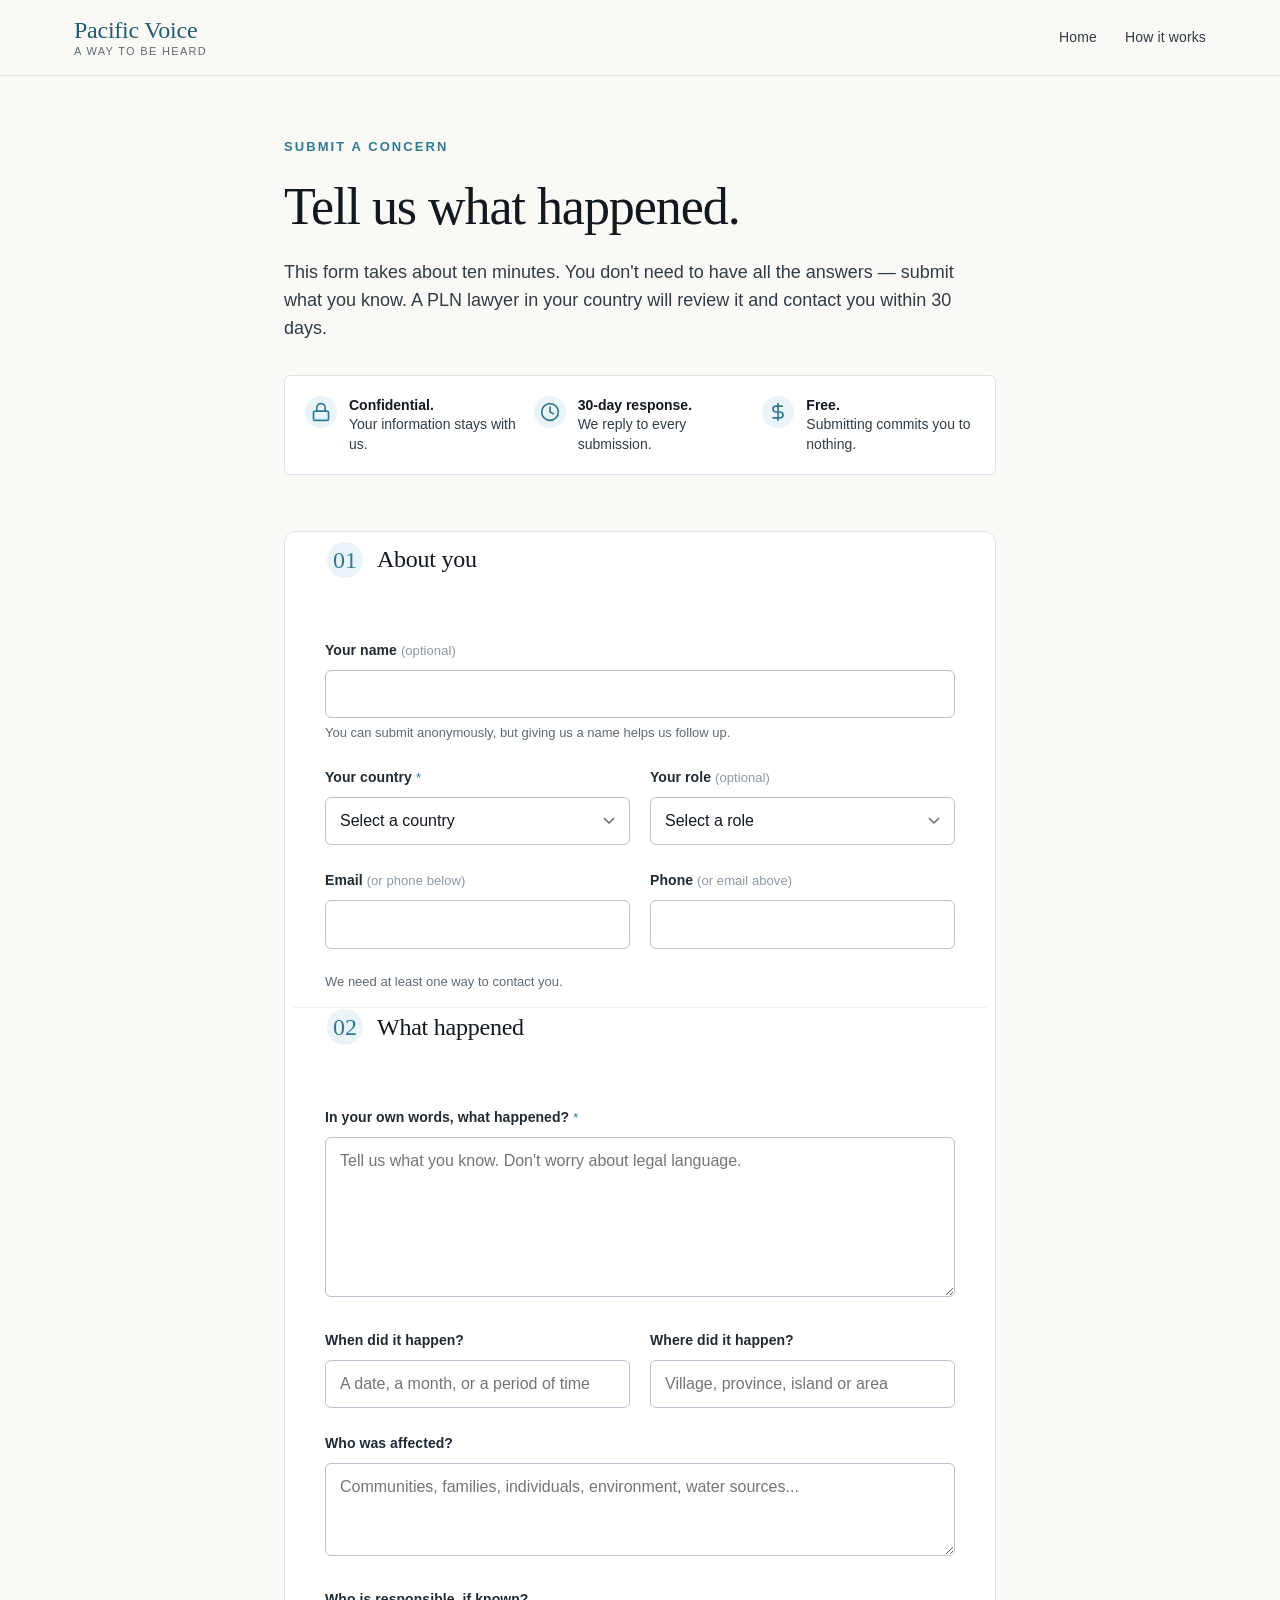
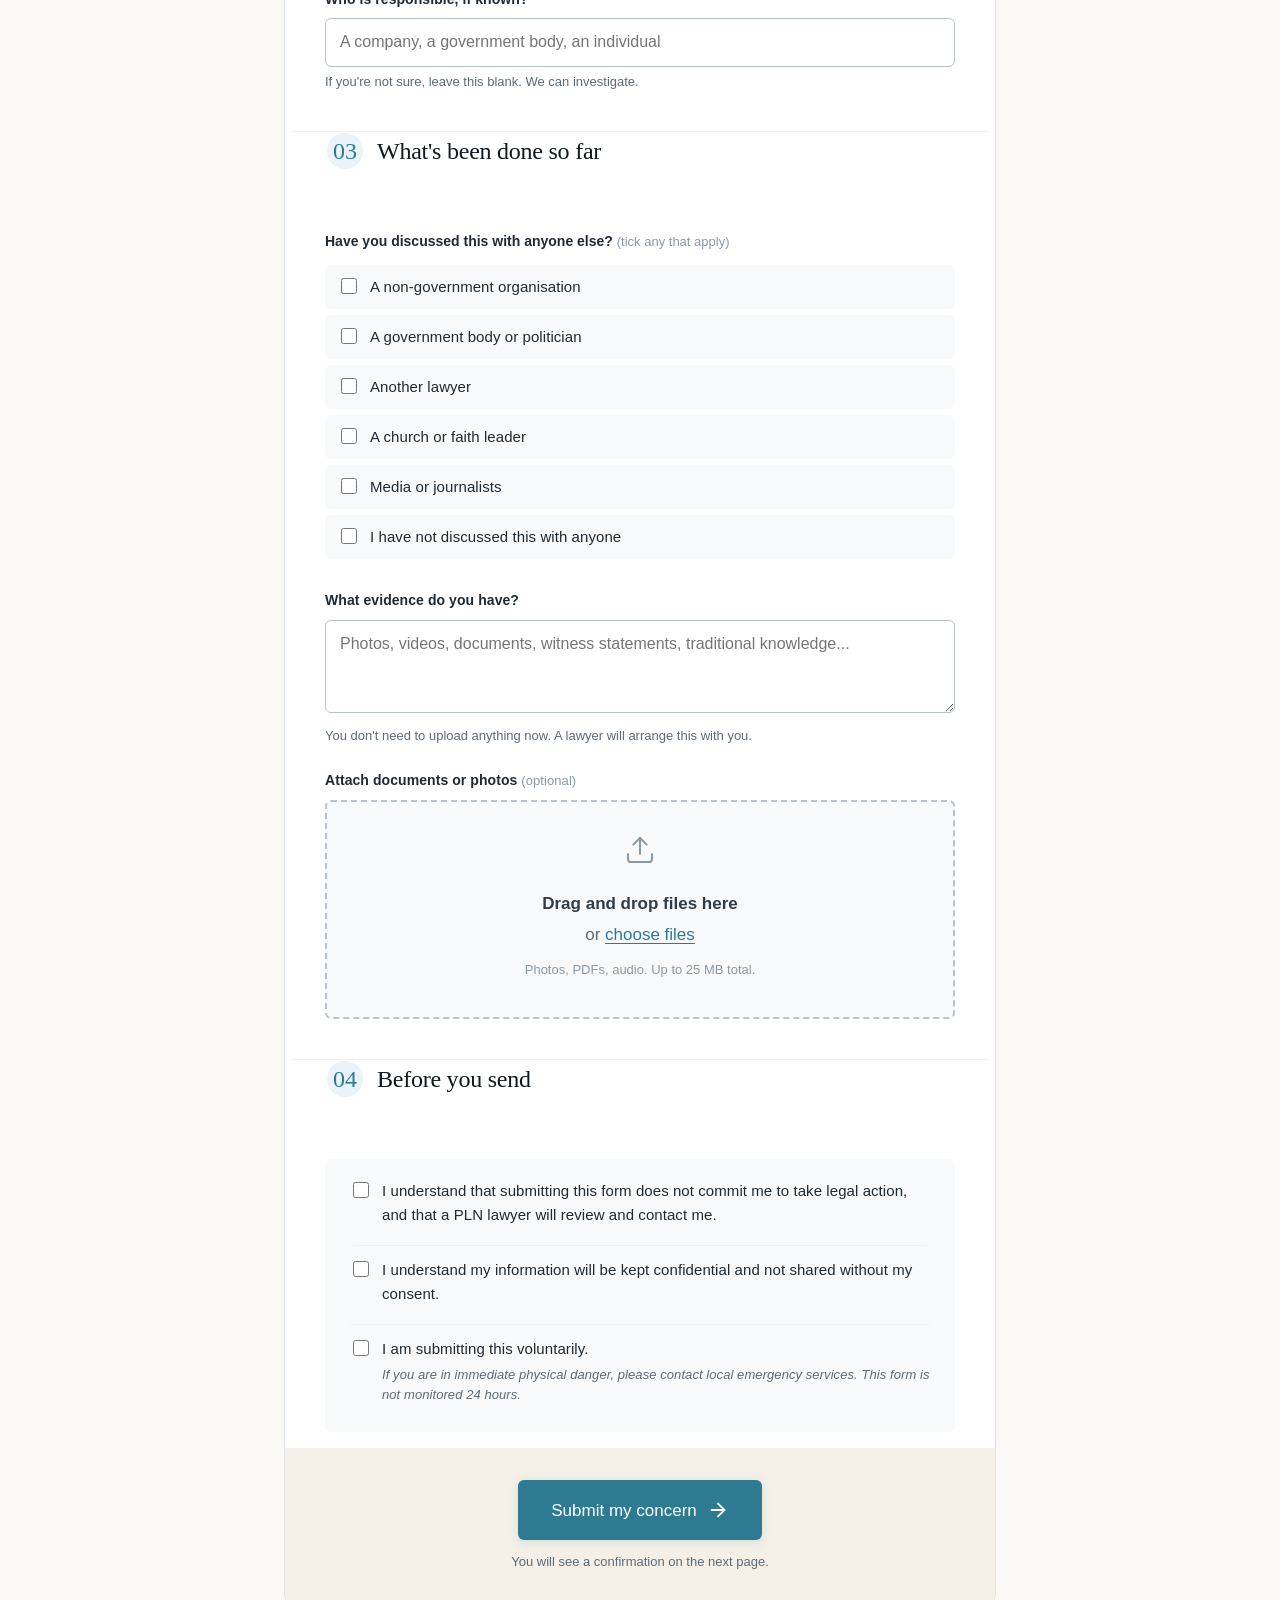
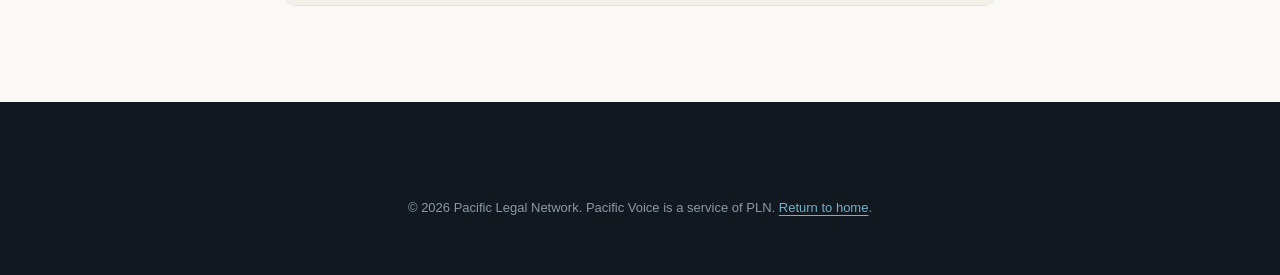
==== submit.html @ 8bf730bf "Add files via upload" ====
<!DOCTYPE html>
<html lang="en">
<head>
<meta charset="UTF-8">
<meta name="viewport" content="width=device-width, initial-scale=1.0">
<title>Submit a concern — Pacific Voice</title>
<meta name="description" content="Submit a concern about environmental or commercial harm in the Pacific. Reviewed by a lawyer in your country. Free and confidential.">
<link rel="stylesheet" href="styles.css">
</head>
<body class="page-submit">

<!-- Header -->
<header class="site-header">
  <div class="container header-inner">
    <a href="index.html" class="brand">
      <span class="brand-mark">Pacific Voice</span>
      <span class="brand-tagline">A way to be heard</span>
    </a>
    <nav class="nav">
      <a href="index.html">Home</a>
      <a href="index.html#how">How it works</a>
    </nav>
  </div>
</header>

<!-- Form -->
<main class="form-page">
  <div class="container form-container">

    <!-- Intro -->
    <div class="form-intro">
      <span class="label-kicker">SUBMIT A CONCERN</span>
      <h1 class="form-title">Tell us what happened.</h1>
      <p class="form-lede">
        This form takes about ten minutes. You don't need to have all the answers — submit what you know. A PLN lawyer in your country will review it and contact you within 30 days.
      </p>
      <div class="form-promises">
        <div class="promise">
          <div class="promise-icon" aria-hidden="true">
            <svg width="20" height="20" viewBox="0 0 24 24" fill="none" stroke="currentColor" stroke-width="2" stroke-linecap="round" stroke-linejoin="round"><rect x="3" y="11" width="18" height="11" rx="2" ry="2"/><path d="M7 11V7a5 5 0 0 1 10 0v4"/></svg>
          </div>
          <span><strong>Confidential.</strong> Your information stays with us.</span>
        </div>
        <div class="promise">
          <div class="promise-icon" aria-hidden="true">
            <svg width="20" height="20" viewBox="0 0 24 24" fill="none" stroke="currentColor" stroke-width="2" stroke-linecap="round" stroke-linejoin="round"><circle cx="12" cy="12" r="10"/><polyline points="12 6 12 12 16 14"/></svg>
          </div>
          <span><strong>30-day response.</strong> We reply to every submission.</span>
        </div>
        <div class="promise">
          <div class="promise-icon" aria-hidden="true">
            <svg width="20" height="20" viewBox="0 0 24 24" fill="none" stroke="currentColor" stroke-width="2" stroke-linecap="round" stroke-linejoin="round"><line x1="12" y1="2" x2="12" y2="22"/><path d="M17 5H9.5a3.5 3.5 0 0 0 0 7h5a3.5 3.5 0 0 1 0 7H6"/></svg>
          </div>
          <span><strong>Free.</strong> Submitting commits you to nothing.</span>
        </div>
      </div>
    </div>

    <!-- The form itself -->
    <form id="concern-form" class="concern-form" novalidate>

      <fieldset class="form-section">
        <legend class="form-legend">
          <span class="legend-number">01</span>
          <span class="legend-text">About you</span>
        </legend>

        <div class="field">
          <label for="name">Your name <span class="optional">(optional)</span></label>
          <input type="text" id="name" name="name" autocomplete="name">
          <p class="hint">You can submit anonymously, but giving us a name helps us follow up.</p>
        </div>

        <div class="field-row">
          <div class="field">
            <label for="country">Your country <span class="required">*</span></label>
            <select id="country" name="country" required>
              <option value="">Select a country</option>
              <option>Australia</option>
              <option>Cook Islands</option>
              <option>Federated States of Micronesia</option>
              <option>Fiji</option>
              <option>French Polynesia</option>
              <option>Guam</option>
              <option>Hawaii</option>
              <option>Indonesia</option>
              <option>Kiribati</option>
              <option>Marshall Islands</option>
              <option>New Caledonia</option>
              <option>New Zealand</option>
              <option>Northern Mariana Islands</option>
              <option>Palau</option>
              <option>Papua New Guinea</option>
              <option>Samoa</option>
              <option>Singapore</option>
              <option>Solomon Islands</option>
              <option>Timor Leste</option>
              <option>Tonga</option>
              <option>Vanuatu</option>
              <option>Other</option>
            </select>
          </div>

          <div class="field">
            <label for="role">Your role <span class="optional">(optional)</span></label>
            <select id="role" name="role">
              <option value="">Select a role</option>
              <option>Community member</option>
              <option>Traditional leader or chief</option>
              <option>Landowner</option>
              <option>Government official</option>
              <option>NGO or community organisation</option>
              <option>Lawyer or legal representative</option>
              <option>Journalist or researcher</option>
              <option>Other</option>
            </select>
          </div>
        </div>

        <div class="field-row">
          <div class="field">
            <label for="email">Email <span class="optional">(or phone below)</span></label>
            <input type="email" id="email" name="email" autocomplete="email">
          </div>
          <div class="field">
            <label for="phone">Phone <span class="optional">(or email above)</span></label>
            <input type="tel" id="phone" name="phone" autocomplete="tel">
          </div>
        </div>
        <p class="hint">We need at least one way to contact you.</p>
      </fieldset>

      <fieldset class="form-section">
        <legend class="form-legend">
          <span class="legend-number">02</span>
          <span class="legend-text">What happened</span>
        </legend>

        <div class="field">
          <label for="description">In your own words, what happened? <span class="required">*</span></label>
          <textarea id="description" name="description" rows="6" required placeholder="Tell us what you know. Don't worry about legal language."></textarea>
        </div>

        <div class="field-row">
          <div class="field">
            <label for="when">When did it happen?</label>
            <input type="text" id="when" name="when" placeholder="A date, a month, or a period of time">
          </div>
          <div class="field">
            <label for="where">Where did it happen?</label>
            <input type="text" id="where" name="where" placeholder="Village, province, island or area">
          </div>
        </div>

        <div class="field">
          <label for="affected">Who was affected?</label>
          <textarea id="affected" name="affected" rows="3" placeholder="Communities, families, individuals, environment, water sources..."></textarea>
        </div>

        <div class="field">
          <label for="responsible">Who is responsible, if known?</label>
          <input type="text" id="responsible" name="responsible" placeholder="A company, a government body, an individual">
          <p class="hint">If you're not sure, leave this blank. We can investigate.</p>
        </div>
      </fieldset>

      <fieldset class="form-section">
        <legend class="form-legend">
          <span class="legend-number">03</span>
          <span class="legend-text">What's been done so far</span>
        </legend>

        <div class="field">
          <fieldset class="checkbox-group">
            <legend>Have you discussed this with anyone else? <span class="optional">(tick any that apply)</span></legend>
            <label class="checkbox-label">
              <input type="checkbox" name="discussed_with" value="ngo">
              <span>A non-government organisation</span>
            </label>
            <label class="checkbox-label">
              <input type="checkbox" name="discussed_with" value="government">
              <span>A government body or politician</span>
            </label>
            <label class="checkbox-label">
              <input type="checkbox" name="discussed_with" value="lawyer">
              <span>Another lawyer</span>
            </label>
            <label class="checkbox-label">
              <input type="checkbox" name="discussed_with" value="church">
              <span>A church or faith leader</span>
            </label>
            <label class="checkbox-label">
              <input type="checkbox" name="discussed_with" value="media">
              <span>Media or journalists</span>
            </label>
            <label class="checkbox-label">
              <input type="checkbox" name="discussed_with" value="none">
              <span>I have not discussed this with anyone</span>
            </label>
          </fieldset>
        </div>

        <div class="field">
          <label for="evidence">What evidence do you have?</label>
          <textarea id="evidence" name="evidence" rows="3" placeholder="Photos, videos, documents, witness statements, traditional knowledge..."></textarea>
          <p class="hint">You don't need to upload anything now. A lawyer will arrange this with you.</p>
        </div>

        <div class="field upload-field">
          <label>Attach documents or photos <span class="optional">(optional)</span></label>
          <div class="upload-box">
            <svg width="32" height="32" viewBox="0 0 24 24" fill="none" stroke="currentColor" stroke-width="1.5" stroke-linecap="round" stroke-linejoin="round" aria-hidden="true"><path d="M21 15v4a2 2 0 0 1-2 2H5a2 2 0 0 1-2-2v-4"/><polyline points="17 8 12 3 7 8"/><line x1="12" y1="3" x2="12" y2="15"/></svg>
            <p><strong>Drag and drop files here</strong></p>
            <p class="upload-hint">or <a href="#" onclick="event.preventDefault()">choose files</a></p>
            <p class="upload-note">Photos, PDFs, audio. Up to 25 MB total.</p>
          </div>
        </div>
      </fieldset>

      <fieldset class="form-section">
        <legend class="form-legend">
          <span class="legend-number">04</span>
          <span class="legend-text">Before you send</span>
        </legend>

        <div class="consent-block">
          <label class="checkbox-label consent">
            <input type="checkbox" name="consent_review" required>
            <span>I understand that submitting this form does not commit me to take legal action, and that a PLN lawyer will review and contact me.</span>
          </label>
          <label class="checkbox-label consent">
            <input type="checkbox" name="consent_confidential" required>
            <span>I understand my information will be kept confidential and not shared without my consent.</span>
          </label>
          <label class="checkbox-label consent">
            <input type="checkbox" name="consent_safety">
            <span>I am submitting this voluntarily. <em>If you are in immediate physical danger, please contact local emergency services. This form is not monitored 24 hours.</em></span>
          </label>
        </div>
      </fieldset>

      <div class="form-actions">
        <button type="submit" class="btn btn-primary btn-lg">
          <span>Submit my concern</span>
          <svg width="22" height="22" viewBox="0 0 24 24" fill="none" stroke="currentColor" stroke-width="2" stroke-linecap="round" stroke-linejoin="round" aria-hidden="true"><line x1="5" y1="12" x2="19" y2="12"/><polyline points="12 5 19 12 12 19"/></svg>
        </button>
        <p class="submit-note">You will see a confirmation on the next page.</p>
      </div>

    </form>

    <!-- Success state (hidden by default) -->
    <div id="success" class="success-state" hidden>
      <div class="success-icon">
        <svg width="64" height="64" viewBox="0 0 24 24" fill="none" stroke="currentColor" stroke-width="1.5" stroke-linecap="round" stroke-linejoin="round" aria-hidden="true"><path d="M22 11.08V12a10 10 0 1 1-5.93-9.14"/><polyline points="22 4 12 14.01 9 11.01"/></svg>
      </div>
      <h2 class="success-title">Thank you. Your concern has been received.</h2>
      <p class="success-body">
        A PLN lawyer in your country will review your submission and contact you within 30 days. We will use the contact details you provided. If we have any questions before then, we will reach out.
      </p>
      <p class="success-body">
        Your submission reference is <strong id="reference-number">PV-2026-•••••</strong>. Keep this for your records.
      </p>
      <div class="success-actions">
        <a href="index.html" class="btn btn-ghost">Return to home</a>
      </div>
    </div>

  </div>
</main>

<!-- Footer -->
<footer class="site-footer">
  <div class="container footer-bottom-only">
    <p>&copy; 2026 Pacific Legal Network. Pacific Voice is a service of PLN. <a href="index.html">Return to home</a>.</p>
  </div>
</footer>

<script src="form.js"></script>
</body>
</html>
---- styles.css ----
/* =========================================================
   PACIFIC VOICE — STYLES
   Powered by Pacific Legal Network
   ========================================================= */

:root {
  /* PLN palette (matched from PLN materials) */
  --teal-50:  #EAF4F8;
  --teal-100: #C8E1EB;
  --teal-200: #9DC9DA;
  --teal-300: #74B2C9;
  --teal-400: #5BA3C7;   /* PLN main teal */
  --teal-500: #4490B5;
  --teal-600: #2E7A92;   /* PLN dark teal */
  --teal-700: #205D72;
  --teal-800: #154659;

  --ink-900:  #11181F;
  --ink-800:  #1F2A33;
  --ink-700:  #2F3D48;
  --ink-500:  #5B6B78;
  --ink-400:  #8A99A6;
  --ink-300:  #B8C3CD;
  --ink-200:  #DBE2E8;
  --ink-100:  #ECF1F4;
  --ink-50:   #F7F9FB;

  --warm-bg:  #FBF9F5;   /* warm off-white, evokes PLN's editorial feel */
  --cream:    #F4F0E8;

  --serif: 'Iowan Old Style', 'Apple Garamond', Baskerville, 'Times New Roman', 'Droid Serif', Times, 'Source Serif Pro', serif;
  --sans:  -apple-system, BlinkMacSystemFont, 'Segoe UI', Roboto, Oxygen, Ubuntu, 'Helvetica Neue', sans-serif;

  --container: 1180px;
  --container-narrow: 760px;
  --radius: 6px;
  --radius-lg: 12px;
}

* { box-sizing: border-box; }

html, body { padding: 0; margin: 0; }

body {
  font-family: var(--sans);
  font-size: 17px;
  line-height: 1.6;
  color: var(--ink-800);
  background: var(--warm-bg);
  -webkit-font-smoothing: antialiased;
  -moz-osx-font-smoothing: grayscale;
}

img { max-width: 100%; display: block; }

a {
  color: var(--teal-600);
  text-decoration: underline;
  text-decoration-thickness: 1px;
  text-underline-offset: 3px;
  transition: color 0.15s ease;
}
a:hover { color: var(--teal-800); }

::selection {
  background: var(--teal-200);
  color: var(--ink-900);
}

.container {
  max-width: var(--container);
  margin: 0 auto;
  padding: 0 24px;
}

/* =========================================================
   HEADER
   ========================================================= */
.site-header {
  background: var(--warm-bg);
  border-bottom: 1px solid var(--ink-200);
  position: sticky;
  top: 0;
  z-index: 50;
  backdrop-filter: blur(8px);
  background: rgba(251, 249, 245, 0.92);
}

.header-inner {
  display: flex;
  justify-content: space-between;
  align-items: center;
  padding: 18px 24px;
  gap: 24px;
}

.brand {
  text-decoration: none;
  color: var(--ink-900);
  display: flex;
  flex-direction: column;
  line-height: 1;
}
.brand-mark {
  font-family: var(--serif);
  font-size: 24px;
  font-weight: 400;
  letter-spacing: -0.01em;
  color: var(--teal-700);
}
.brand-tagline {
  font-size: 11px;
  letter-spacing: 0.12em;
  text-transform: uppercase;
  color: var(--ink-500);
  margin-top: 4px;
  font-weight: 500;
}

.nav {
  display: flex;
  align-items: center;
  gap: 28px;
}
.nav a {
  font-size: 14px;
  color: var(--ink-700);
  text-decoration: none;
  letter-spacing: 0.01em;
  transition: color 0.15s;
}
.nav a:hover { color: var(--teal-600); }

.nav-cta {
  background: var(--teal-600);
  color: white !important;
  padding: 10px 18px;
  border-radius: var(--radius);
  font-weight: 500;
  transition: background 0.2s, transform 0.2s;
}
.nav-cta:hover {
  background: var(--teal-700);
  color: white !important;
  transform: translateY(-1px);
}

/* =========================================================
   HERO
   ========================================================= */
.hero {
  position: relative;
  padding: 88px 0 120px;
  overflow: hidden;
  background:
    radial-gradient(ellipse at 80% 30%, rgba(91, 163, 199, 0.10) 0%, transparent 50%),
    radial-gradient(ellipse at 10% 90%, rgba(46, 122, 146, 0.08) 0%, transparent 50%),
    var(--warm-bg);
}

/* Pacific wave pattern — CSS-only, no images, low bandwidth friendly */
.hero-wave {
  position: absolute;
  inset: 0;
  pointer-events: none;
  opacity: 0.55;
  background-image:
    repeating-linear-gradient(
      135deg,
      transparent 0,
      transparent 22px,
      rgba(91, 163, 199, 0.04) 22px,
      rgba(91, 163, 199, 0.04) 23px
    );
}
.hero-wave::after {
  content: '';
  position: absolute;
  right: -100px;
  top: -100px;
  width: 600px;
  height: 600px;
  border-radius: 50%;
  background: radial-gradient(circle, rgba(91, 163, 199, 0.06) 0%, transparent 70%);
}

.hero-inner {
  position: relative;
  max-width: 920px;
  text-align: left;
}

.hero-kicker {
  font-size: 12px;
  letter-spacing: 0.18em;
  text-transform: uppercase;
  font-weight: 600;
  color: var(--teal-600);
  margin-bottom: 24px;
  display: inline-flex;
  align-items: center;
  gap: 14px;
}
.hero-kicker::before {
  content: '';
  width: 36px;
  height: 1px;
  background: var(--teal-400);
}

.hero-title {
  font-family: var(--serif);
  font-size: clamp(40px, 6.5vw, 78px);
  line-height: 1.05;
  font-weight: 400;
  margin: 0 0 32px;
  letter-spacing: -0.02em;
  color: var(--ink-900);
}
.hero-title em {
  font-style: italic;
  color: var(--teal-600);
}

.hero-lede {
  font-size: clamp(18px, 1.4vw, 21px);
  line-height: 1.5;
  color: var(--ink-700);
  max-width: 640px;
  margin: 0 0 40px;
}

.hero-actions {
  display: flex;
  gap: 16px;
  align-items: center;
  flex-wrap: wrap;
  margin-bottom: 28px;
}

.hero-foot {
  font-size: 14px;
  color: var(--ink-500);
  margin: 0;
}

/* =========================================================
   BUTTONS
   ========================================================= */
.btn {
  display: inline-flex;
  align-items: center;
  gap: 10px;
  padding: 14px 24px;
  border-radius: var(--radius);
  font-family: var(--sans);
  font-size: 16px;
  font-weight: 500;
  text-decoration: none;
  border: 1px solid transparent;
  cursor: pointer;
  transition: all 0.2s ease;
  line-height: 1;
}

.btn-primary {
  background: var(--teal-600);
  color: white;
  box-shadow: 0 2px 8px rgba(46, 122, 146, 0.15);
}
.btn-primary:hover {
  background: var(--teal-700);
  color: white;
  transform: translateY(-1px);
  box-shadow: 0 4px 14px rgba(46, 122, 146, 0.25);
}
.btn-primary svg { transition: transform 0.2s; }
.btn-primary:hover svg { transform: translateX(3px); }

.btn-ghost {
  background: transparent;
  color: var(--ink-700);
  border-color: var(--ink-300);
}
.btn-ghost:hover {
  border-color: var(--teal-600);
  color: var(--teal-600);
}

.btn-lg {
  padding: 18px 32px;
  font-size: 17px;
}

/* =========================================================
   SECTIONS
   ========================================================= */
.section {
  padding: 96px 0;
}
.section-light {
  background: white;
  border-top: 1px solid var(--ink-100);
  border-bottom: 1px solid var(--ink-100);
}
.section-dark {
  background: var(--ink-900);
  color: var(--ink-100);
  position: relative;
}
.section-dark::before {
  content: '';
  position: absolute;
  inset: 0;
  background-image:
    repeating-linear-gradient(
      135deg,
      transparent 0,
      transparent 40px,
      rgba(255, 255, 255, 0.012) 40px,
      rgba(255, 255, 255, 0.012) 41px
    );
  pointer-events: none;
}
.section-dark .section-title { color: white; }
.section-dark .label-kicker { color: var(--teal-300); }

.label-kicker {
  display: inline-block;
  font-size: 13px;
  letter-spacing: 0.16em;
  text-transform: uppercase;
  font-weight: 600;
  color: var(--teal-600);
  margin-bottom: 12px;
}

.section-title {
  font-family: var(--serif);
  font-size: clamp(32px, 4.2vw, 52px);
  line-height: 1.1;
  font-weight: 400;
  letter-spacing: -0.015em;
  color: var(--ink-900);
  margin: 0 0 48px;
}

.section-header {
  max-width: 760px;
  margin-bottom: 56px;
}

/* Two column layout for "what this is" */
.two-col {
  display: grid;
  grid-template-columns: 280px 1fr;
  gap: 80px;
  align-items: start;
}
.col-label .section-title { margin-bottom: 0; font-size: clamp(28px, 3.4vw, 42px); }
.col-body p { margin: 0 0 20px; }
.col-body p:last-child { margin-bottom: 0; }
.col-body .lead {
  font-size: 22px;
  line-height: 1.45;
  color: var(--ink-900);
  font-family: var(--serif);
  margin-bottom: 28px;
}

/* =========================================================
   STEPS (how it works)
   ========================================================= */
.steps {
  list-style: none;
  padding: 0;
  margin: 0;
  display: grid;
  grid-template-columns: repeat(3, 1fr);
  gap: 32px;
  counter-reset: step;
}

.step {
  padding: 36px 32px;
  background: rgba(255, 255, 255, 0.025);
  border: 1px solid rgba(255, 255, 255, 0.08);
  border-radius: var(--radius-lg);
  position: relative;
  transition: all 0.3s ease;
}
.step:hover {
  background: rgba(255, 255, 255, 0.04);
  border-color: rgba(116, 178, 201, 0.4);
  transform: translateY(-2px);
}

.step-number {
  font-family: var(--serif);
  font-size: 56px;
  line-height: 1;
  color: var(--teal-300);
  font-weight: 400;
  margin-bottom: 20px;
}

.step-title {
  font-family: var(--serif);
  font-size: 24px;
  line-height: 1.2;
  font-weight: 400;
  color: white;
  margin: 0 0 16px;
}

.step-body {
  font-size: 15px;
  line-height: 1.6;
  color: var(--ink-200);
  margin: 0;
}

/* =========================================================
   CARDS (who it's for)
   ========================================================= */
.cards {
  display: grid;
  grid-template-columns: repeat(3, 1fr);
  gap: 24px;
  margin-bottom: 64px;
}
.card {
  padding: 32px;
  background: var(--warm-bg);
  border: 1px solid var(--ink-200);
  border-left: 3px solid var(--teal-400);
  border-radius: var(--radius);
  transition: all 0.2s ease;
}
.card:hover {
  border-left-color: var(--teal-600);
  transform: translateY(-2px);
  box-shadow: 0 8px 24px rgba(46, 122, 146, 0.08);
}
.card-title {
  font-family: var(--serif);
  font-size: 22px;
  line-height: 1.2;
  font-weight: 400;
  color: var(--ink-900);
  margin: 0 0 14px;
}
.card p {
  font-size: 15px;
  line-height: 1.6;
  color: var(--ink-700);
  margin: 0;
}

.not-for {
  padding: 32px 36px;
  background: var(--cream);
  border-radius: var(--radius);
  max-width: 820px;
}
.not-for-title {
  font-family: var(--serif);
  font-size: 22px;
  font-weight: 400;
  margin: 0 0 12px;
  color: var(--ink-900);
}
.not-for p {
  font-size: 15px;
  line-height: 1.6;
  color: var(--ink-700);
  margin: 0;
}

/* =========================================================
   CTA
   ========================================================= */
.cta {
  padding: 96px 0;
  background:
    linear-gradient(135deg, var(--teal-700) 0%, var(--teal-800) 100%);
  color: white;
  text-align: center;
  position: relative;
  overflow: hidden;
}
.cta::before {
  content: '';
  position: absolute;
  inset: 0;
  background-image:
    repeating-linear-gradient(
      45deg,
      transparent 0,
      transparent 30px,
      rgba(255, 255, 255, 0.025) 30px,
      rgba(255, 255, 255, 0.025) 31px
    );
}
.cta .container { position: relative; }
.cta-title {
  font-family: var(--serif);
  font-size: clamp(32px, 4vw, 48px);
  line-height: 1.1;
  font-weight: 400;
  margin: 0 0 16px;
  letter-spacing: -0.015em;
}
.cta-body {
  font-size: 18px;
  color: var(--teal-100);
  margin: 0 0 36px;
  max-width: 580px;
  margin-left: auto;
  margin-right: auto;
}
.cta .btn-primary {
  background: white;
  color: var(--teal-700);
}
.cta .btn-primary:hover {
  background: var(--cream);
  color: var(--teal-800);
}

/* =========================================================
   FOOTER
   ========================================================= */
.site-footer {
  background: var(--ink-900);
  color: var(--ink-300);
  padding: 64px 0 24px;
}
.footer-inner {
  display: grid;
  grid-template-columns: 1.5fr repeat(3, 1fr);
  gap: 48px;
  padding-bottom: 48px;
  border-bottom: 1px solid rgba(255, 255, 255, 0.08);
}
.footer-mark {
  font-family: var(--serif);
  font-size: 28px;
  color: white;
  margin-bottom: 8px;
  line-height: 1;
}
.footer-tag {
  color: var(--teal-200);
  font-size: 14px;
  font-style: italic;
  margin: 0;
}
.footer-meta {
  font-size: 14px;
  line-height: 1.6;
}
.footer-meta p { margin: 0 0 8px; color: var(--ink-300); }
.footer-meta strong {
  color: white;
  font-weight: 600;
  font-size: 12px;
  letter-spacing: 0.1em;
  text-transform: uppercase;
  display: block;
  margin-bottom: 8px;
}
.powered-by {
  font-family: var(--serif);
  font-size: 18px !important;
  color: white !important;
  line-height: 1.3 !important;
}
.powered-by .est {
  font-size: 12px;
  color: var(--ink-400);
  font-style: italic;
}
.footer-bottom, .footer-bottom-only {
  padding-top: 24px;
}
.footer-bottom p, .footer-bottom-only p {
  font-size: 13px;
  color: var(--ink-400);
  margin: 0;
}
.footer-bottom-only {
  padding: 32px 0;
  text-align: center;
}
.footer-bottom-only a { color: var(--teal-300); }

/* =========================================================
   FORM PAGE
   ========================================================= */
.page-submit { background: var(--warm-bg); }

.form-page {
  padding: 56px 0 96px;
  min-height: 80vh;
}

.form-container {
  max-width: var(--container-narrow);
}

.form-intro {
  margin-bottom: 56px;
}
.form-title {
  font-family: var(--serif);
  font-size: clamp(32px, 4.5vw, 52px);
  line-height: 1.1;
  font-weight: 400;
  letter-spacing: -0.02em;
  margin: 8px 0 24px;
  color: var(--ink-900);
}
.form-lede {
  font-size: 18px;
  line-height: 1.55;
  color: var(--ink-700);
  margin: 0 0 32px;
}

.form-promises {
  display: grid;
  grid-template-columns: repeat(3, 1fr);
  gap: 16px;
  padding: 20px;
  background: white;
  border: 1px solid var(--ink-200);
  border-radius: var(--radius);
}
.promise {
  display: flex;
  align-items: flex-start;
  gap: 12px;
  font-size: 14px;
  line-height: 1.4;
  color: var(--ink-700);
}
.promise-icon {
  flex-shrink: 0;
  width: 32px;
  height: 32px;
  border-radius: 50%;
  background: var(--teal-50);
  color: var(--teal-600);
  display: flex;
  align-items: center;
  justify-content: center;
}
.promise strong { color: var(--ink-900); display: block; }

/* =========================================================
   FORM FIELDS
   ========================================================= */
.concern-form {
  background: white;
  border: 1px solid var(--ink-200);
  border-radius: var(--radius-lg);
  padding: 8px;
}

.form-section {
  border: none;
  padding: 32px 32px 16px;
  margin: 0;
  border-bottom: 1px solid var(--ink-100);
}
.form-section:last-of-type {
  border-bottom: none;
}

.form-legend {
  display: flex;
  align-items: center;
  gap: 14px;
  margin-bottom: 28px;
  width: 100%;
}
.legend-number {
  font-family: var(--serif);
  font-size: 24px;
  color: var(--teal-600);
  font-weight: 400;
  width: 36px;
  height: 36px;
  border-radius: 50%;
  background: var(--teal-50);
  display: inline-flex;
  align-items: center;
  justify-content: center;
  line-height: 1;
}
.legend-text {
  font-family: var(--serif);
  font-size: 24px;
  color: var(--ink-900);
  font-weight: 400;
  letter-spacing: -0.01em;
}

.field {
  margin-bottom: 24px;
}
.field-row {
  display: grid;
  grid-template-columns: 1fr 1fr;
  gap: 20px;
  margin-bottom: 24px;
}
.field-row .field { margin-bottom: 0; }

label {
  display: block;
  font-size: 14px;
  font-weight: 600;
  color: var(--ink-800);
  margin-bottom: 8px;
  letter-spacing: 0.005em;
}
.optional, .required {
  font-weight: 400;
  font-size: 13px;
}
.optional { color: var(--ink-400); }
.required { color: var(--teal-600); }

input[type="text"],
input[type="email"],
input[type="tel"],
select,
textarea {
  width: 100%;
  padding: 12px 14px;
  font-family: var(--sans);
  font-size: 16px;
  line-height: 1.4;
  color: var(--ink-900);
  background: white;
  border: 1px solid var(--ink-300);
  border-radius: var(--radius);
  transition: all 0.15s ease;
  -webkit-appearance: none;
}
textarea { resize: vertical; font-family: var(--sans); }
select {
  appearance: none;
  background-image: url("data:image/svg+xml;charset=UTF-8,%3csvg xmlns='http://www.w3.org/2000/svg' width='12' height='8' viewBox='0 0 12 8'%3e%3cpath fill='none' stroke='%235B6B78' stroke-width='1.5' d='M1 1l5 5 5-5'/%3e%3c/svg%3e");
  background-repeat: no-repeat;
  background-position: right 14px center;
  padding-right: 40px;
}

input:focus,
select:focus,
textarea:focus {
  outline: none;
  border-color: var(--teal-500);
  box-shadow: 0 0 0 3px rgba(91, 163, 199, 0.2);
}

.hint {
  font-size: 13px;
  color: var(--ink-500);
  margin: 6px 0 0;
  line-height: 1.4;
}

/* Checkbox group */
.checkbox-group {
  border: none;
  padding: 0;
  margin: 0;
}
.checkbox-group > legend {
  font-size: 14px;
  font-weight: 600;
  color: var(--ink-800);
  margin-bottom: 12px;
  padding: 0;
}
.checkbox-label {
  display: flex;
  align-items: flex-start;
  gap: 10px;
  padding: 10px 12px;
  margin-bottom: 6px;
  background: var(--ink-50);
  border-radius: var(--radius);
  cursor: pointer;
  font-size: 15px;
  font-weight: 400;
  color: var(--ink-800);
  transition: background 0.15s;
}
.checkbox-label:hover { background: var(--teal-50); }
.checkbox-label input[type="checkbox"] {
  margin-top: 3px;
  accent-color: var(--teal-600);
  width: 16px;
  height: 16px;
  flex-shrink: 0;
}
.checkbox-label.consent {
  background: transparent;
  padding: 12px 0;
  border-top: 1px solid var(--ink-100);
}
.checkbox-label.consent:first-child { border-top: none; }
.checkbox-label.consent em {
  display: block;
  font-size: 13px;
  color: var(--ink-500);
  margin-top: 4px;
}

.consent-block {
  background: var(--ink-50);
  padding: 8px 24px;
  border-radius: var(--radius);
}

/* Upload box */
.upload-field { margin-top: 8px; }
.upload-box {
  border: 2px dashed var(--ink-300);
  border-radius: var(--radius);
  padding: 32px 24px;
  text-align: center;
  background: var(--ink-50);
  color: var(--ink-500);
}
.upload-box svg { color: var(--ink-400); margin-bottom: 12px; }
.upload-box p { margin: 4px 0; }
.upload-box strong { color: var(--ink-700); }
.upload-hint a { color: var(--teal-600); font-weight: 500; }
.upload-note {
  font-size: 13px;
  color: var(--ink-400);
  margin-top: 12px !important;
}

/* Form actions */
.form-actions {
  padding: 32px;
  text-align: center;
  background: var(--cream);
  border-radius: 0 0 var(--radius-lg) var(--radius-lg);
  margin: 0 -8px -8px;
}
.form-actions .btn { margin-bottom: 12px; }
.submit-note {
  font-size: 13px;
  color: var(--ink-500);
  margin: 0;
}

/* =========================================================
   SUCCESS STATE
   ========================================================= */
.success-state {
  text-align: center;
  padding: 80px 32px;
  background: white;
  border: 1px solid var(--ink-200);
  border-radius: var(--radius-lg);
}
.success-icon {
  width: 96px;
  height: 96px;
  border-radius: 50%;
  background: var(--teal-50);
  color: var(--teal-600);
  display: inline-flex;
  align-items: center;
  justify-content: center;
  margin-bottom: 32px;
}
.success-title {
  font-family: var(--serif);
  font-size: clamp(28px, 3.5vw, 40px);
  line-height: 1.15;
  font-weight: 400;
  margin: 0 0 24px;
  color: var(--ink-900);
}
.success-body {
  font-size: 17px;
  line-height: 1.55;
  color: var(--ink-700);
  max-width: 520px;
  margin: 0 auto 16px;
}
.success-actions {
  margin-top: 32px;
}

/* =========================================================
   RESPONSIVE
   ========================================================= */
@media (max-width: 900px) {
  .nav { gap: 16px; }
  .nav a:not(.nav-cta) { display: none; }

  .section { padding: 72px 0; }
  .hero { padding: 64px 0 88px; }

  .two-col {
    grid-template-columns: 1fr;
    gap: 32px;
  }

  .steps {
    grid-template-columns: 1fr;
    gap: 16px;
  }

  .cards {
    grid-template-columns: 1fr;
  }

  .form-promises {
    grid-template-columns: 1fr;
  }

  .footer-inner {
    grid-template-columns: 1fr 1fr;
    gap: 32px;
  }
}

@media (max-width: 600px) {
  .header-inner { padding: 14px 16px; }
  .container { padding: 0 16px; }
  .brand-mark { font-size: 20px; }
  .brand-tagline { font-size: 10px; }

  .hero { padding: 56px 0 72px; }
  .hero-title { font-size: 38px; }
  .hero-lede { font-size: 17px; }
  .hero-actions { flex-direction: column; align-items: stretch; }
  .hero-actions .btn { justify-content: center; }

  .section { padding: 56px 0; }
  .section-title { font-size: 30px; margin-bottom: 32px; }

  .step { padding: 28px 24px; }
  .step-number { font-size: 44px; }
  .card { padding: 24px; }

  .form-page { padding: 32px 0 64px; }
  .form-section { padding: 24px 20px 8px; }
  .form-title { font-size: 32px; }
  .form-lede { font-size: 16px; }
  .field-row { grid-template-columns: 1fr; gap: 20px; }
  .form-actions { padding: 24px 20px; }

  .footer-inner { grid-template-columns: 1fr; gap: 28px; }

  .cta { padding: 64px 0; }
}
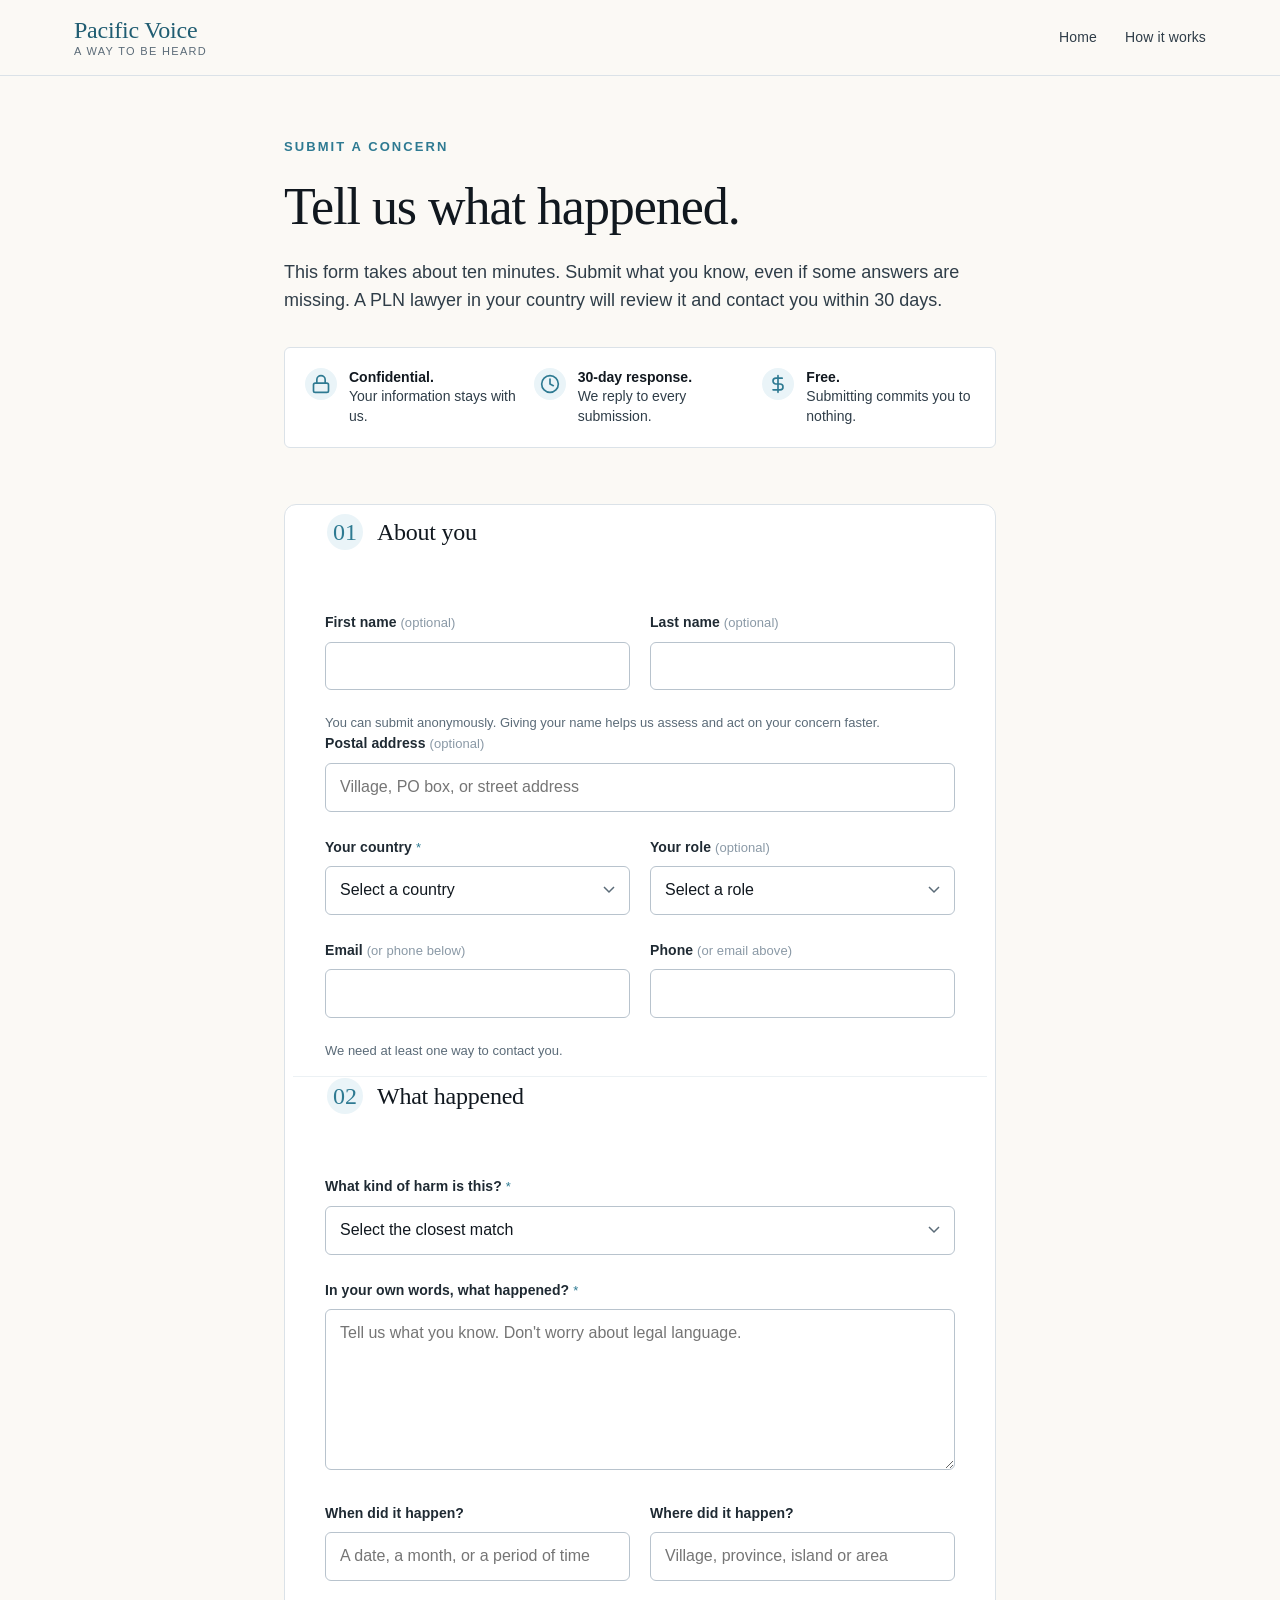
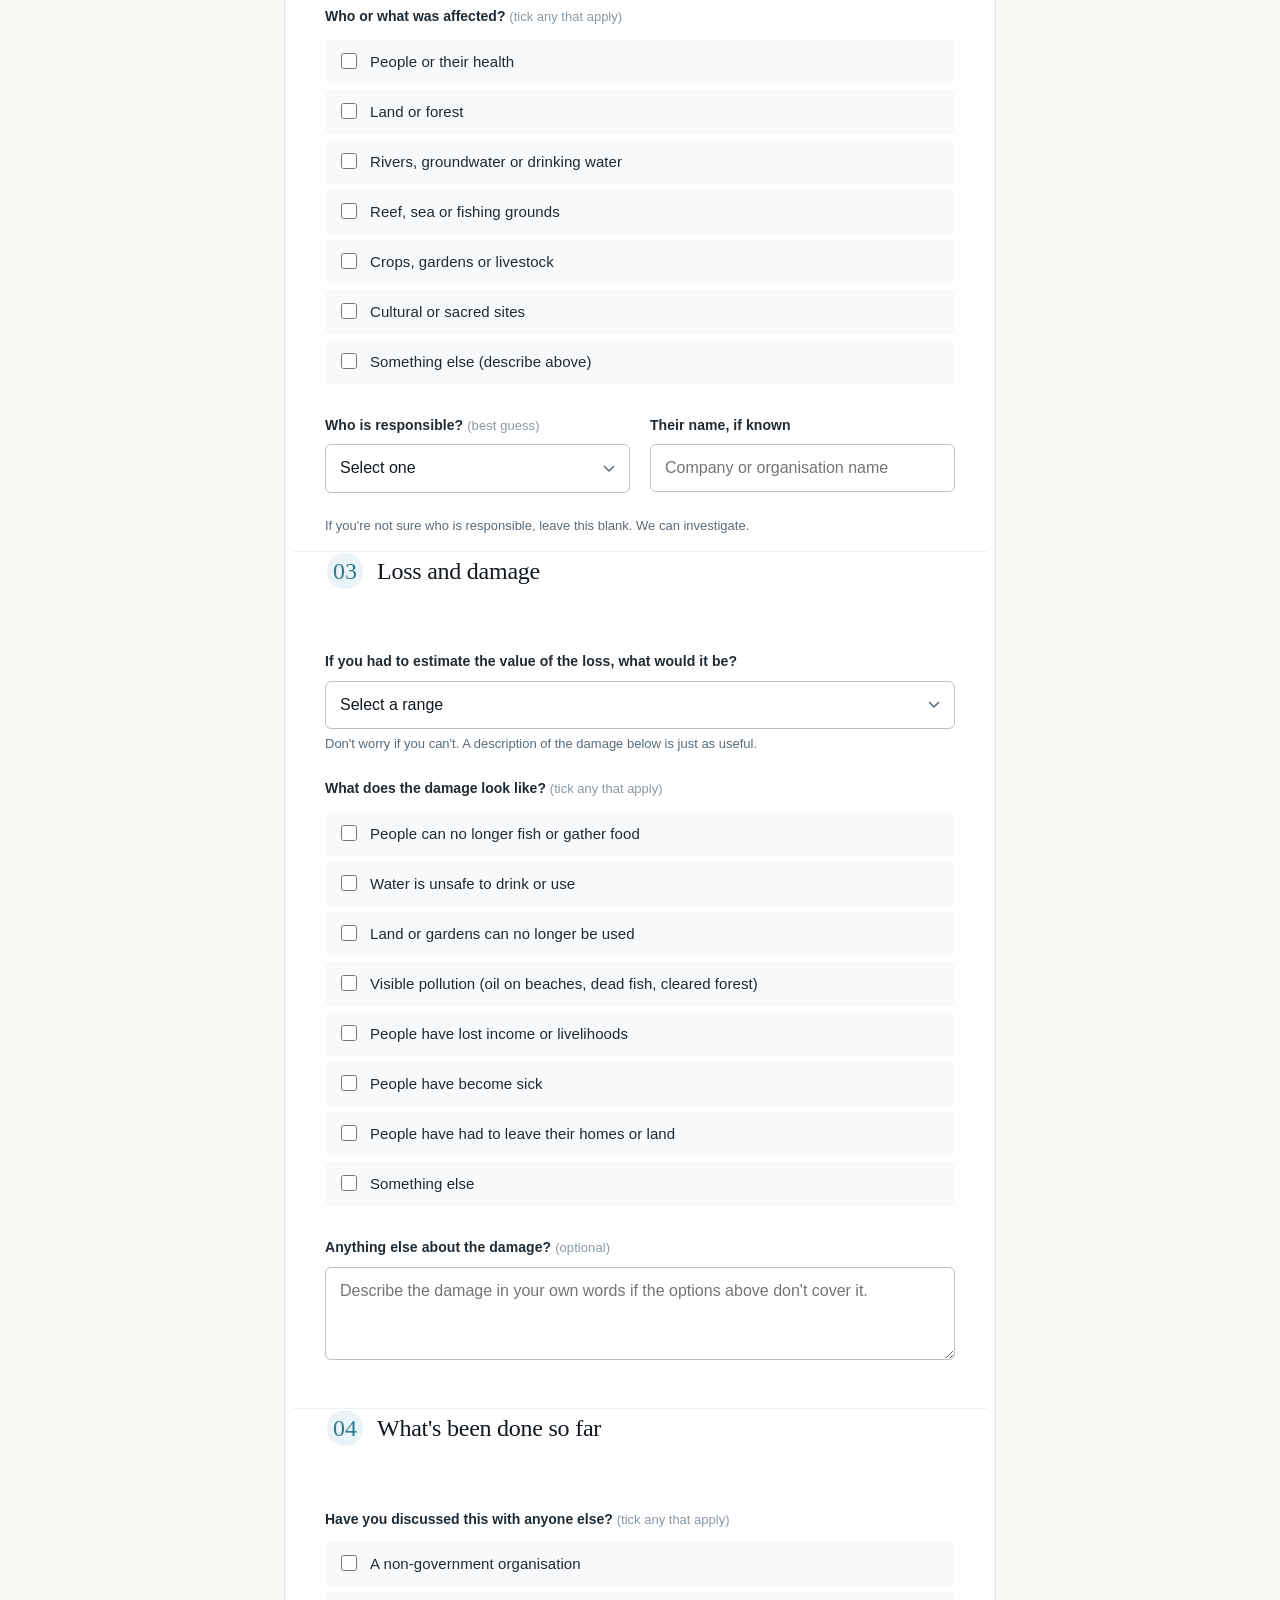
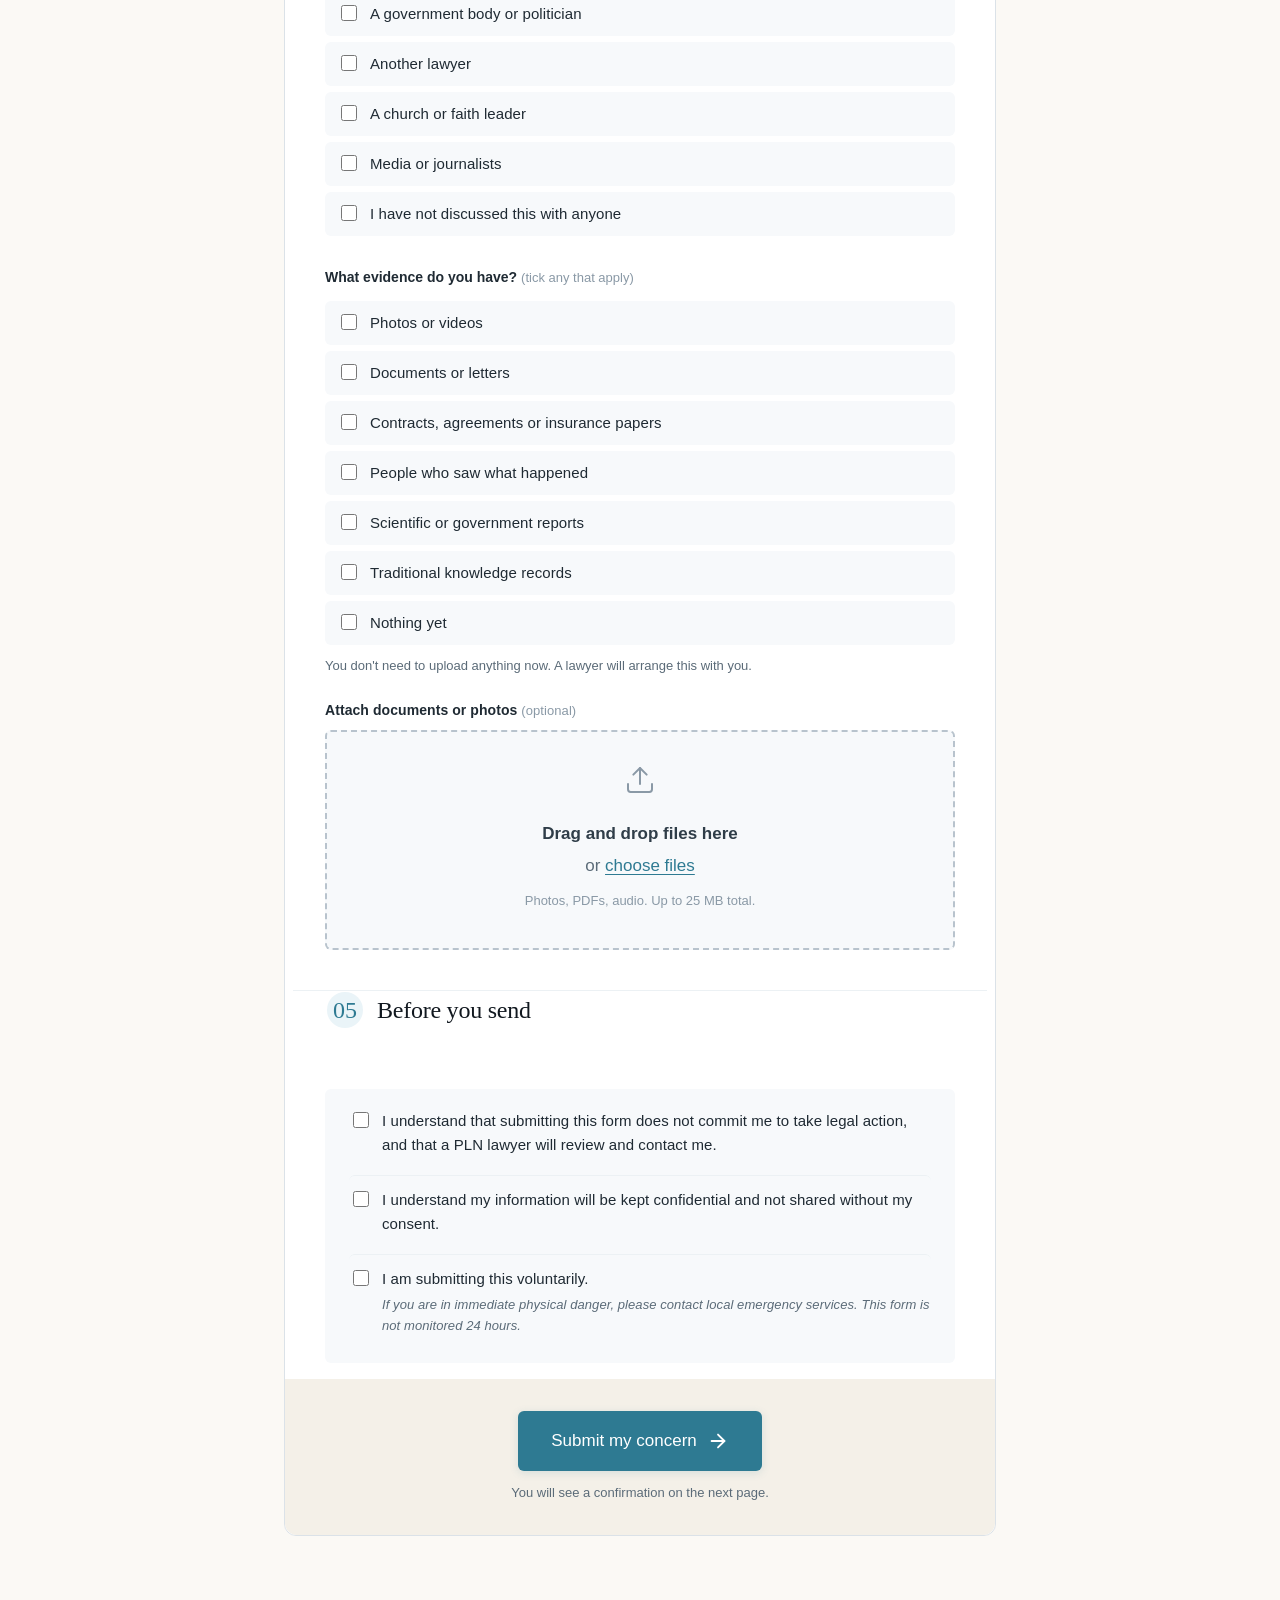
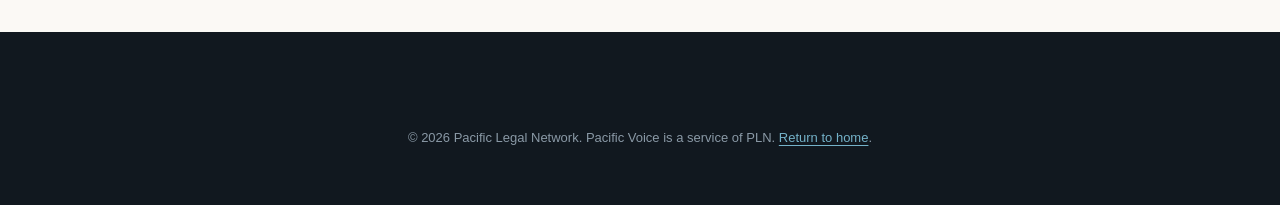
==== commit 675b22b8: "Add files via upload" ====
--- a/submit.html
+++ b/submit.html
@@ -4,7 +4,7 @@
 <meta charset="UTF-8">
 <meta name="viewport" content="width=device-width, initial-scale=1.0">
 <title>Submit a concern — Pacific Voice</title>
-<meta name="description" content="Submit a concern about environmental or commercial harm in the Pacific. Reviewed by a lawyer in your country. Free and confidential.">
+<meta name="description" content="Raise a concern about unethical activity that has harmed your community in the Pacific. Reviewed by a lawyer in your country. Free and confidential.">
 <link rel="stylesheet" href="styles.css">
 </head>
 <body class="page-submit">
@@ -32,7 +32,7 @@
       <span class="label-kicker">SUBMIT A CONCERN</span>
       <h1 class="form-title">Tell us what happened.</h1>
       <p class="form-lede">
-        This form takes about ten minutes. You don't need to have all the answers — submit what you know. A PLN lawyer in your country will review it and contact you within 30 days.
+        This form takes about ten minutes. Submit what you know, even if some answers are missing. A PLN lawyer in your country will review it and contact you within 30 days.
       </p>
       <div class="form-promises">
         <div class="promise">
@@ -65,10 +65,21 @@
           <span class="legend-text">About you</span>
         </legend>
 
-        <div class="field">
-          <label for="name">Your name <span class="optional">(optional)</span></label>
-          <input type="text" id="name" name="name" autocomplete="name">
-          <p class="hint">You can submit anonymously, but giving us a name helps us follow up.</p>
+        <div class="field-row">
+          <div class="field">
+            <label for="first-name">First name <span class="optional">(optional)</span></label>
+            <input type="text" id="first-name" name="first_name" autocomplete="given-name">
+          </div>
+          <div class="field">
+            <label for="last-name">Last name <span class="optional">(optional)</span></label>
+            <input type="text" id="last-name" name="last_name" autocomplete="family-name">
+          </div>
+        </div>
+        <p class="hint">You can submit anonymously. Giving your name helps us assess and act on your concern faster.</p>
+
+        <div class="field">
+          <label for="postal">Postal address <span class="optional">(optional)</span></label>
+          <input type="text" id="postal" name="postal" autocomplete="street-address" placeholder="Village, PO box, or street address">
         </div>
 
         <div class="field-row">
@@ -137,6 +148,21 @@
         </legend>
 
         <div class="field">
+          <label for="claim-type">What kind of harm is this? <span class="required">*</span></label>
+          <select id="claim-type" name="claim_type" required>
+            <option value="">Select the closest match</option>
+            <option>Oil or chemical spill</option>
+            <option>Mining damage</option>
+            <option>Logging damage</option>
+            <option>Fishing or marine damage</option>
+            <option>Land clearing or trespass on customary land</option>
+            <option>Water or soil contamination</option>
+            <option>A broken or unfair commercial agreement</option>
+            <option>Other</option>
+          </select>
+        </div>
+
+        <div class="field">
           <label for="description">In your own words, what happened? <span class="required">*</span></label>
           <textarea id="description" name="description" rows="6" required placeholder="Tell us what you know. Don't worry about legal language."></textarea>
         </div>
@@ -153,20 +179,126 @@
         </div>
 
         <div class="field">
-          <label for="affected">Who was affected?</label>
-          <textarea id="affected" name="affected" rows="3" placeholder="Communities, families, individuals, environment, water sources..."></textarea>
-        </div>
-
-        <div class="field">
-          <label for="responsible">Who is responsible, if known?</label>
-          <input type="text" id="responsible" name="responsible" placeholder="A company, a government body, an individual">
-          <p class="hint">If you're not sure, leave this blank. We can investigate.</p>
-        </div>
+          <fieldset class="checkbox-group">
+            <legend>Who or what was affected? <span class="optional">(tick any that apply)</span></legend>
+            <label class="checkbox-label">
+              <input type="checkbox" name="affected" value="people">
+              <span>People or their health</span>
+            </label>
+            <label class="checkbox-label">
+              <input type="checkbox" name="affected" value="land">
+              <span>Land or forest</span>
+            </label>
+            <label class="checkbox-label">
+              <input type="checkbox" name="affected" value="water">
+              <span>Rivers, groundwater or drinking water</span>
+            </label>
+            <label class="checkbox-label">
+              <input type="checkbox" name="affected" value="reef">
+              <span>Reef, sea or fishing grounds</span>
+            </label>
+            <label class="checkbox-label">
+              <input type="checkbox" name="affected" value="crops">
+              <span>Crops, gardens or livestock</span>
+            </label>
+            <label class="checkbox-label">
+              <input type="checkbox" name="affected" value="cultural">
+              <span>Cultural or sacred sites</span>
+            </label>
+            <label class="checkbox-label">
+              <input type="checkbox" name="affected" value="other">
+              <span>Something else (describe above)</span>
+            </label>
+          </fieldset>
+        </div>
+
+        <div class="field-row">
+          <div class="field">
+            <label for="responsible-type">Who is responsible? <span class="optional">(best guess)</span></label>
+            <select id="responsible-type" name="responsible_type">
+              <option value="">Select one</option>
+              <option>A foreign company</option>
+              <option>A local company</option>
+              <option>A government body</option>
+              <option>An individual</option>
+              <option>More than one of these</option>
+              <option>I don't know</option>
+            </select>
+          </div>
+          <div class="field">
+            <label for="responsible">Their name, if known</label>
+            <input type="text" id="responsible" name="responsible" placeholder="Company or organisation name">
+          </div>
+        </div>
+        <p class="hint">If you're not sure who is responsible, leave this blank. We can investigate.</p>
       </fieldset>
 
       <fieldset class="form-section">
         <legend class="form-legend">
           <span class="legend-number">03</span>
+          <span class="legend-text">Loss and damage</span>
+        </legend>
+
+        <div class="field">
+          <label for="quantum">If you had to estimate the value of the loss, what would it be?</label>
+          <select id="quantum" name="quantum">
+            <option value="">Select a range</option>
+            <option>Under USD 100,000</option>
+            <option>USD 100,000 – 1 million</option>
+            <option>USD 1 – 10 million</option>
+            <option>Over USD 10 million</option>
+            <option>I can't estimate it</option>
+          </select>
+          <p class="hint">Don't worry if you can't. A description of the damage below is just as useful.</p>
+        </div>
+
+        <div class="field">
+          <fieldset class="checkbox-group">
+            <legend>What does the damage look like? <span class="optional">(tick any that apply)</span></legend>
+            <label class="checkbox-label">
+              <input type="checkbox" name="damage_scope" value="cannot_fish">
+              <span>People can no longer fish or gather food</span>
+            </label>
+            <label class="checkbox-label">
+              <input type="checkbox" name="damage_scope" value="water_unusable">
+              <span>Water is unsafe to drink or use</span>
+            </label>
+            <label class="checkbox-label">
+              <input type="checkbox" name="damage_scope" value="land_unusable">
+              <span>Land or gardens can no longer be used</span>
+            </label>
+            <label class="checkbox-label">
+              <input type="checkbox" name="damage_scope" value="pollution_visible">
+              <span>Visible pollution (oil on beaches, dead fish, cleared forest)</span>
+            </label>
+            <label class="checkbox-label">
+              <input type="checkbox" name="damage_scope" value="income_lost">
+              <span>People have lost income or livelihoods</span>
+            </label>
+            <label class="checkbox-label">
+              <input type="checkbox" name="damage_scope" value="health">
+              <span>People have become sick</span>
+            </label>
+            <label class="checkbox-label">
+              <input type="checkbox" name="damage_scope" value="displacement">
+              <span>People have had to leave their homes or land</span>
+            </label>
+            <label class="checkbox-label">
+              <input type="checkbox" name="damage_scope" value="other">
+              <span>Something else</span>
+            </label>
+          </fieldset>
+        </div>
+
+        <div class="field">
+          <label for="damage-other">Anything else about the damage? <span class="optional">(optional)</span></label>
+          <textarea id="damage-other" name="damage_other" rows="3" placeholder="Describe the damage in your own words if the options above don't cover it."></textarea>
+        </div>
+      </fieldset>
+
+      <fieldset class="form-section">
+        <legend class="form-legend">
+          <span class="legend-number">04</span>
           <span class="legend-text">What's been done so far</span>
         </legend>
 
@@ -201,8 +333,37 @@
         </div>
 
         <div class="field">
-          <label for="evidence">What evidence do you have?</label>
-          <textarea id="evidence" name="evidence" rows="3" placeholder="Photos, videos, documents, witness statements, traditional knowledge..."></textarea>
+          <fieldset class="checkbox-group">
+            <legend>What evidence do you have? <span class="optional">(tick any that apply)</span></legend>
+            <label class="checkbox-label">
+              <input type="checkbox" name="evidence" value="photos">
+              <span>Photos or videos</span>
+            </label>
+            <label class="checkbox-label">
+              <input type="checkbox" name="evidence" value="documents">
+              <span>Documents or letters</span>
+            </label>
+            <label class="checkbox-label">
+              <input type="checkbox" name="evidence" value="contracts">
+              <span>Contracts, agreements or insurance papers</span>
+            </label>
+            <label class="checkbox-label">
+              <input type="checkbox" name="evidence" value="witnesses">
+              <span>People who saw what happened</span>
+            </label>
+            <label class="checkbox-label">
+              <input type="checkbox" name="evidence" value="reports">
+              <span>Scientific or government reports</span>
+            </label>
+            <label class="checkbox-label">
+              <input type="checkbox" name="evidence" value="traditional">
+              <span>Traditional knowledge records</span>
+            </label>
+            <label class="checkbox-label">
+              <input type="checkbox" name="evidence" value="none">
+              <span>Nothing yet</span>
+            </label>
+          </fieldset>
           <p class="hint">You don't need to upload anything now. A lawyer will arrange this with you.</p>
         </div>
 
@@ -219,7 +380,7 @@
 
       <fieldset class="form-section">
         <legend class="form-legend">
-          <span class="legend-number">04</span>
+          <span class="legend-number">05</span>
           <span class="legend-text">Before you send</span>
         </legend>
 
@@ -256,7 +417,7 @@
       </div>
       <h2 class="success-title">Thank you. Your concern has been received.</h2>
       <p class="success-body">
-        A PLN lawyer in your country will review your submission and contact you within 30 days. We will use the contact details you provided. If we have any questions before then, we will reach out.
+        A PLN lawyer in your country will review your submission and contact you within 30 days. We will use the contact details you provided. If we have any questions before then, we will contact you sooner.
       </p>
       <p class="success-body">
         Your submission reference is <strong id="reference-number">PV-2026-•••••</strong>. Keep this for your records.
